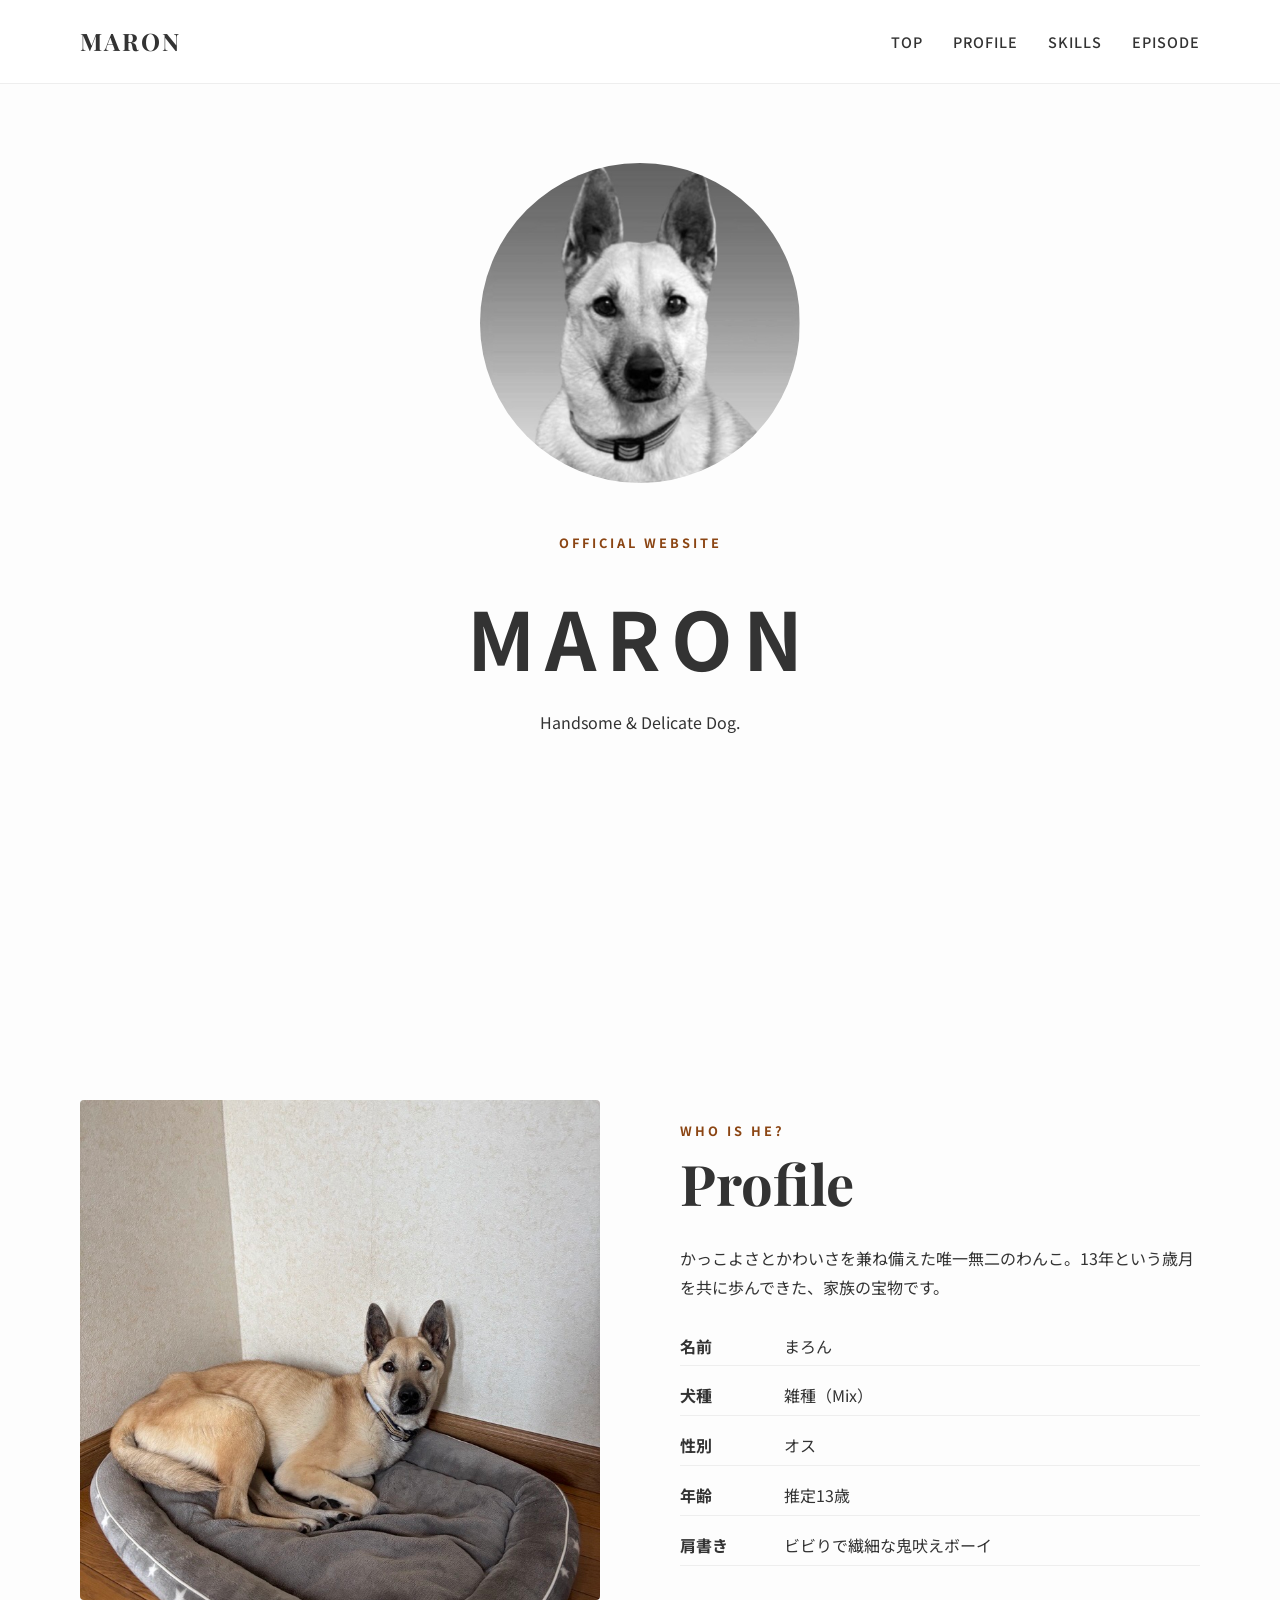
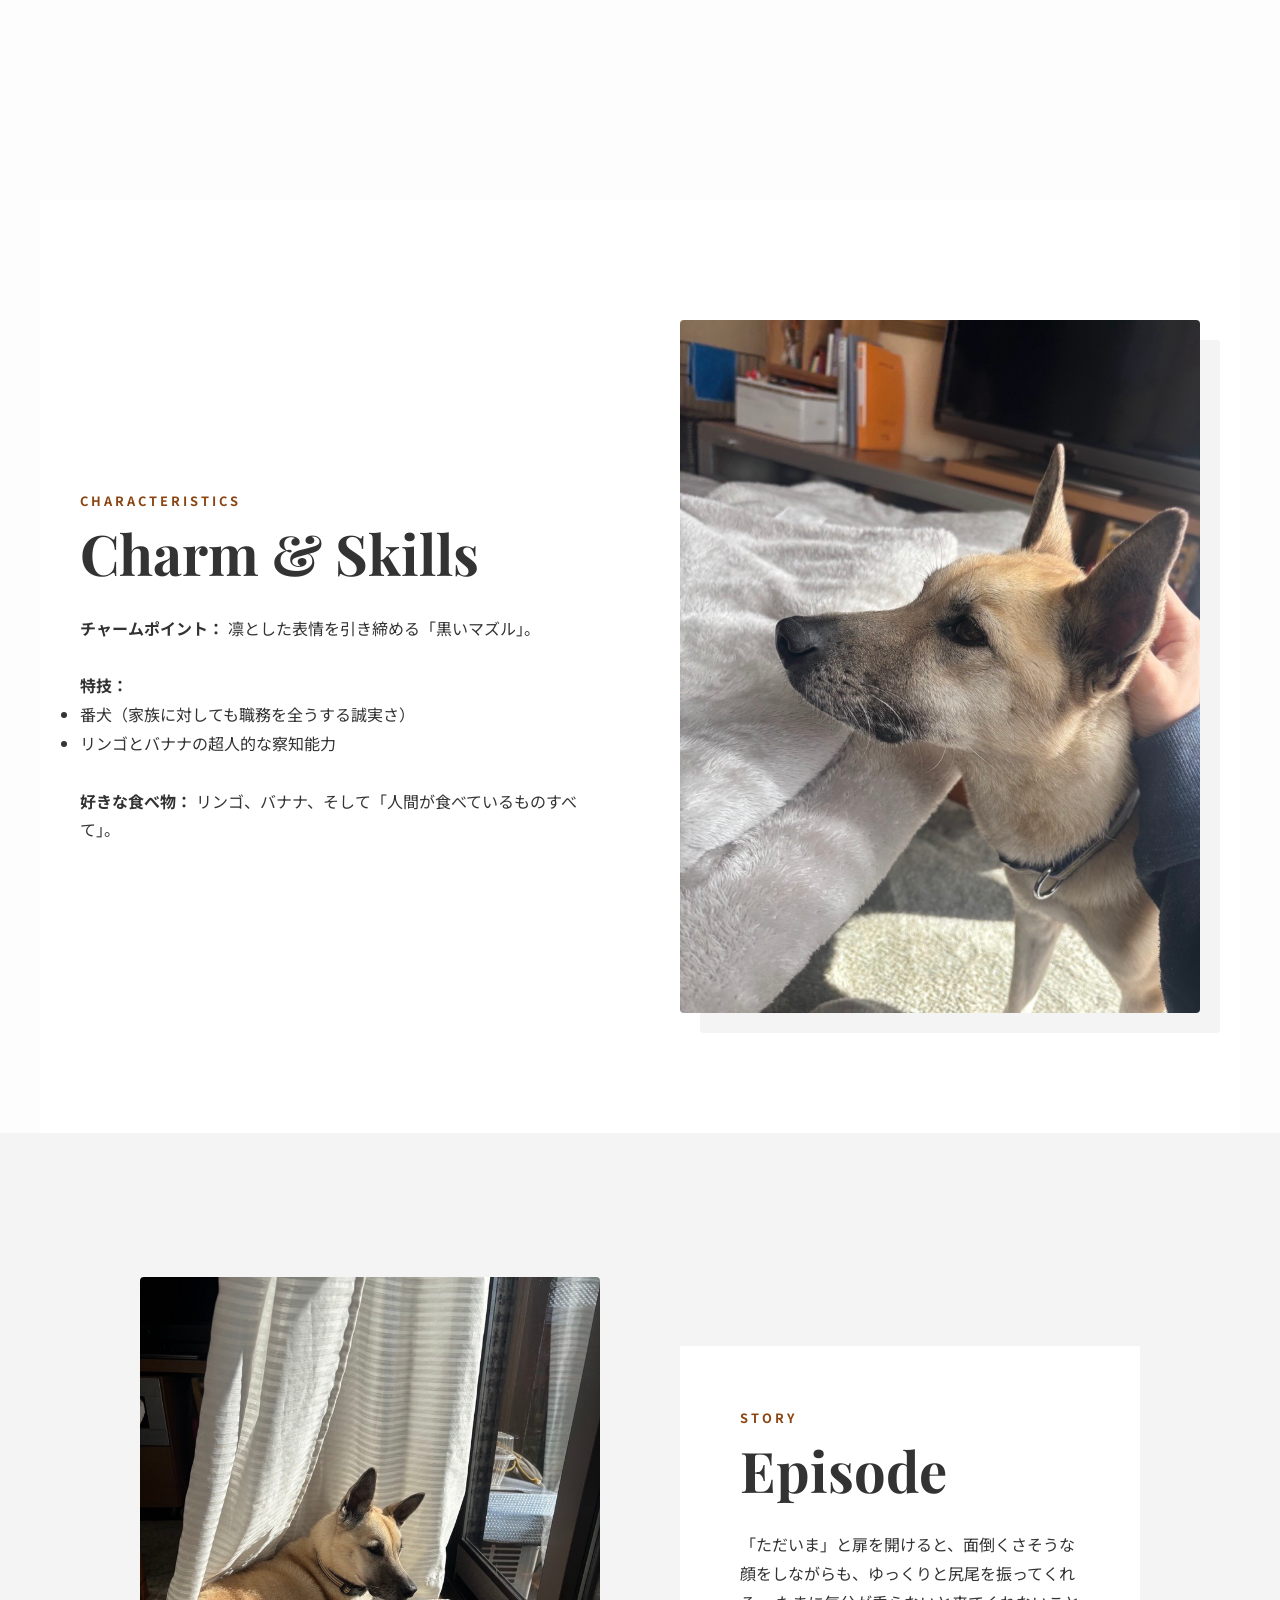
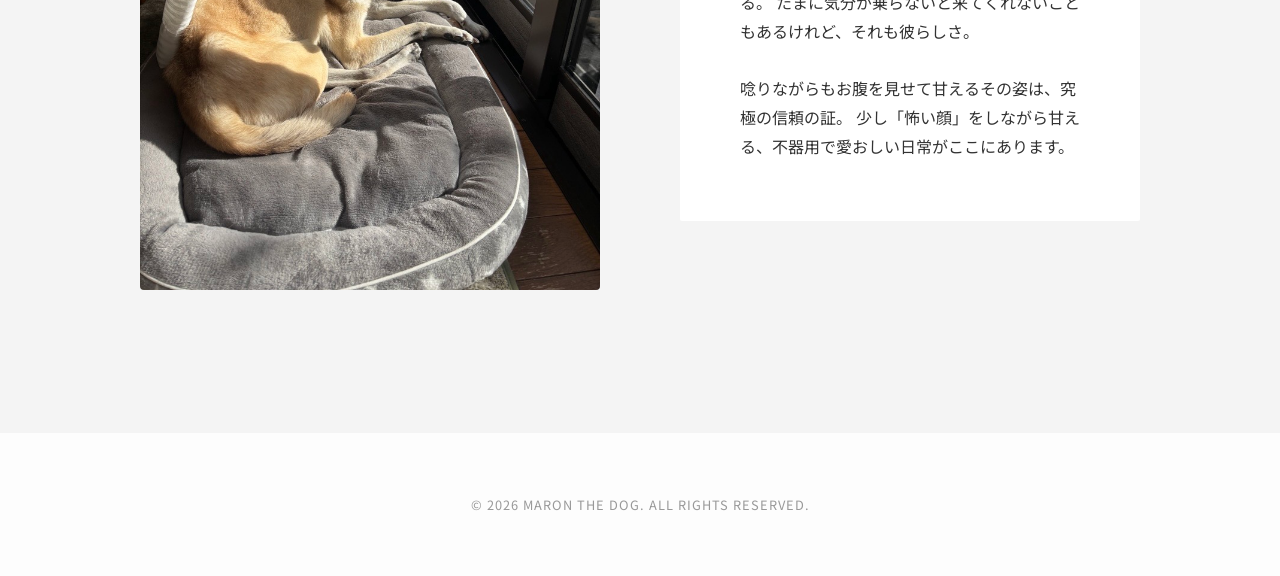
==== index.html @ 52d441db "Add files via upload" ====
<!DOCTYPE html>
<html lang="ja">
<head>
    <meta charset="UTF-8">
    <meta name="viewport" content="width=device-width, initial-scale=1.0">
    <title>MARON Official Website | まろん公式サイト</title>
    <link href="https://fonts.googleapis.com/css2?family=Noto+Sans+JP:wght@300;500;700&family=Playfair+Display:ital,wght@0,700;1,700&display=swap" rel="stylesheet">
    <style>
        /* 全体設定 */
        :root {
            --bg-color: #fdfdfd;
            --text-color: #333;
            --accent-color: #8b4513; /* マズルをイメージした深い茶色 */
            --gray-light: #f4f4f4;
        }

        * {
            margin: 0;
            padding: 0;
            box-sizing: border-box;
        }

        html {
            scroll-behavior: smooth;
        }

        body {
            font-family: 'Noto Sans JP', sans-serif;
            background-color: var(--bg-color);
            color: var(--text-color);
            line-height: 1.8;
            overflow-x: hidden;
        }

        /* ナビゲーション */
        nav {
            position: fixed;
            top: 0;
            width: 100%;
            background: rgba(255, 255, 255, 0.9);
            backdrop-filter: blur(5px);
            z-index: 1000;
            padding: 20px 0;
            border-bottom: 1px solid #eee;
        }

        nav .container {
            display: flex;
            justify-content: space-between;
            align-items: center;
            max-width: 1200px;
            margin: 0 auto;
            padding: 0 40px;
        }

        .nav-logo {
            font-family: 'Playfair Display', serif;
            font-size: 1.5rem;
            font-weight: bold;
            letter-spacing: 2px;
        }

        nav ul {
            display: flex;
            gap: 30px;
            list-style: none;
        }

        nav a {
            text-decoration: none;
            color: var(--text-color);
            font-size: 0.9rem;
            font-weight: 500;
            transition: 0.3s;
            text-transform: uppercase;
            letter-spacing: 1px;
        }

        nav a:hover {
            color: var(--accent-color);
        }

        /* 共通セクション設定 */
        section {
            padding: 120px 40px;
            min-height: 100vh;
            display: flex;
            align-items: center;
            max-width: 1200px;
            margin: 0 auto;
        }

        .content-wrapper {
            display: grid;
            grid-template-columns: 1fr 1fr;
            gap: 80px;
            align-items: center;
        }

        h2 {
            font-family: 'Playfair Display', serif;
            font-size: 3.5rem;
            margin-bottom: 30px;
            line-height: 1.1;
        }

        .sub-title {
            display: block;
            font-size: 0.8rem;
            font-weight: bold;
            color: var(--accent-color);
            margin-bottom: 10px;
            letter-spacing: 3px;
        }

        /* 各セクション固有のデザイン */
        
        /* 1. TOP (Hero) */
        #top {
            justify-content: center;
            text-align: center;
        }

        .hero-img-container {
            position: relative;
            margin-bottom: 40px;
        }

        .hero-img {
            width: 320px;
            height: 320px;
            object-fit: cover;
            border-radius: 50%;
            filter: grayscale(100%);
            transition: 1.5s ease;
        }

        #top:hover .hero-img {
            filter: grayscale(0%);
        }

        .hero-title {
            font-size: 5rem;
            letter-spacing: 10px;
        }

        /* 2. PROFILE */
        .profile-img {
            width: 100%;
            height: 500px;
            object-fit: cover;
            border-radius: 4px;
        }

        .data-list {
            margin-top: 30px;
        }

        .data-item {
            margin-bottom: 15px;
            border-bottom: 1px solid #eee;
            padding-bottom: 5px;
        }

        .data-label {
            font-weight: bold;
            width: 100px;
            display: inline-block;
        }

        /* 3. SKILLS & CHARM */
        #skills { background-color: #fff; }
        .muzzle-img {
            width: 100%;
            border-radius: 4px;
            box-shadow: 20px 20px 0 var(--gray-light);
        }

        /* 4. EPISODE */
        #episode { background-color: var(--gray-light); min-width: 100vw; }
        .episode-card {
            background: white;
            padding: 60px;
            border-radius: 2px;
        }

        /* フッター */
        footer {
            text-align: center;
            padding: 60px 0;
            font-size: 0.8rem;
            color: #999;
            letter-spacing: 1px;
        }

        /* レスポンシブ (スマホ対応) */
        @media (max-width: 768px) {
            .content-wrapper { grid-template-columns: 1fr; gap: 40px; }
            h2 { font-size: 2.5rem; }
            .hero-title { font-size: 3rem; }
            nav .container { padding: 0 20px; }
            nav ul { display: none; } /* スマホではシンプルに */
        }
    </style>
</head>
<body>

    <nav>
        <div class="container">
            <div class="nav-logo">MARON</div>
            <ul>
                <li><a href="#top">Top</a></li>
                <li><a href="#profile">Profile</a></li>
                <li><a href="#skills">Skills</a></li>
                <li><a href="#episode">Episode</a></li>
            </ul>
        </div>
    </nav>

    <section id="top">
        <div>
            <div class="hero-img-container">
                <img src="Image.jpg" alt="Maron Hero" class="hero-img">
            </div>
            <span class="sub-title">OFFICIAL WEBSITE</span>
            <h1 class="hero-title">MARON</h1>
            <p>Handsome & Delicate Dog.</p>
        </div>
    </section>

    <section id="profile">
        <div class="content-wrapper">
            <img src="Image (1).jpg" alt="Maron Profile" class="profile-img">
            <div>
                <span class="sub-title">WHO IS HE?</span>
                <h2>Profile</h2>
                <p>かっこよさとかわいさを兼ね備えた唯一無二のわんこ。13年という歳月を共に歩んできた、家族の宝物です。</p>
                
                <div class="data-list">
                    <div class="data-item"><span class="data-label">名前</span> まろん</div>
                    <div class="data-item"><span class="data-label">犬種</span> 雑種（Mix）</div>
                    <div class="data-item"><span class="data-label">性別</span> オス</div>
                    <div class="data-item"><span class="data-label">年齢</span> 推定13歳</div>
                    <div class="data-item"><span class="data-label">肩書き</span> ビビりで繊細な鬼吠えボーイ</div>
                </div>
            </div>
        </div>
    </section>

    <section id="skills">
        <div class="content-wrapper">
            <div>
                <span class="sub-title">CHARACTERISTICS</span>
                <h2>Charm & Skills</h2>
                <p><strong>チャームポイント：</strong> 凛とした表情を引き締める「黒いマズル」。</p>
                <br>
                <p><strong>特技：</strong></p>
                <ul>
                    <li>番犬（家族に対しても職務を全うする誠実さ）</li>
                    <li>リンゴとバナナの超人的な察知能力</li>
                </ul>
                <br>
                <p><strong>好きな食べ物：</strong> リンゴ、バナナ、そして「人間が食べているものすべて」。</p>
            </div>
            <img src="Image (4).jpg" alt="Maron Muzzle" class="muzzle-img">
        </div>
    </section>

    <section id="episode">
        <div class="content-wrapper" style="max-width: 1000px; margin: 0 auto;">
            <img src="Image (2).jpg" alt="Maron Life" style="width: 100%; border-radius: 4px;">
            <div class="episode-card">
                <span class="sub-title">STORY</span>
                <h2>Episode</h2>
                <p>
                    「ただいま」と扉を開けると、面倒くさそうな顔をしながらも、ゆっくりと尻尾を振ってくれる。
                    たまに気分が乗らないと来てくれないこともあるけれど、それも彼らしさ。
                </p>
                <br>
                <p>
                    唸りながらもお腹を見せて甘えるその姿は、究極の信頼の証。
                    少し「怖い顔」をしながら甘える、不器用で愛おしい日常がここにあります。
                </p>
            </div>
        </div>
    </section>

    <footer>
        <p>&copy; 2026 MARON THE DOG. ALL RIGHTS RESERVED.</p>
    </footer>

</body>
</html>
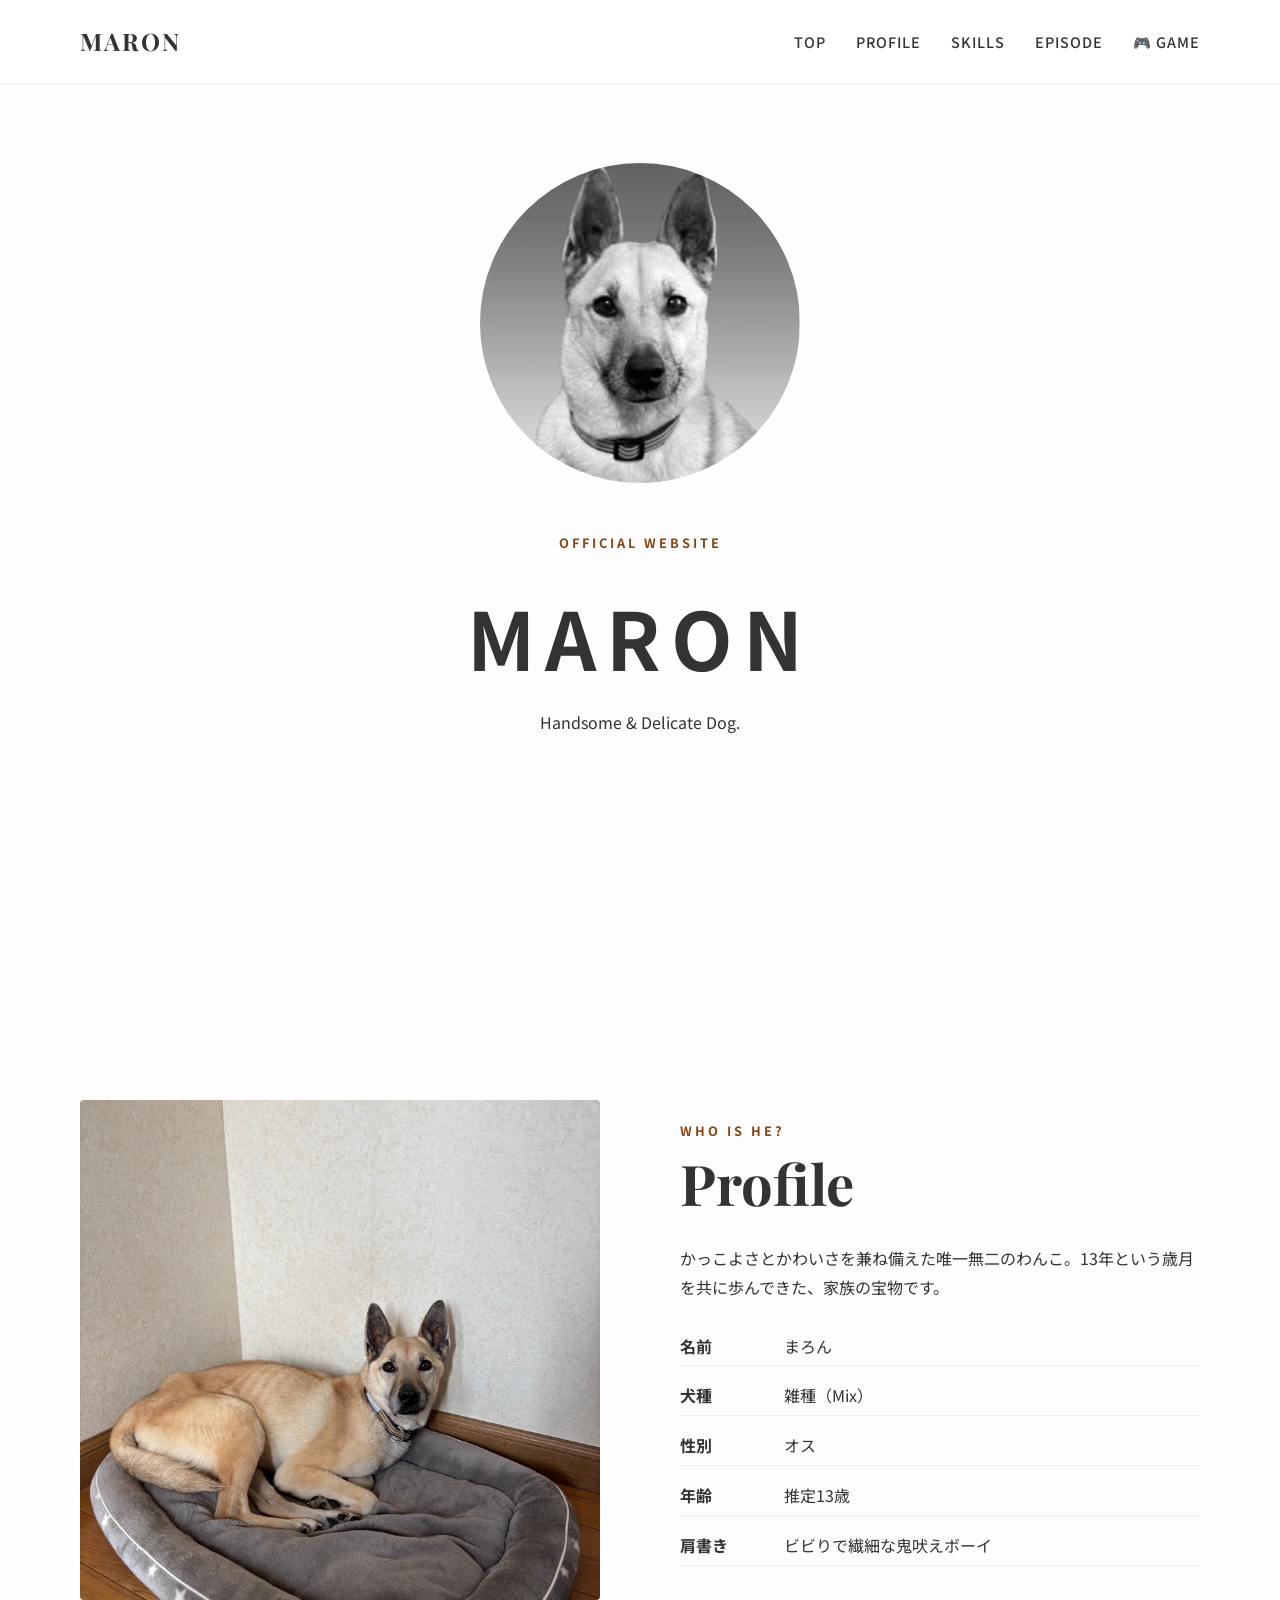
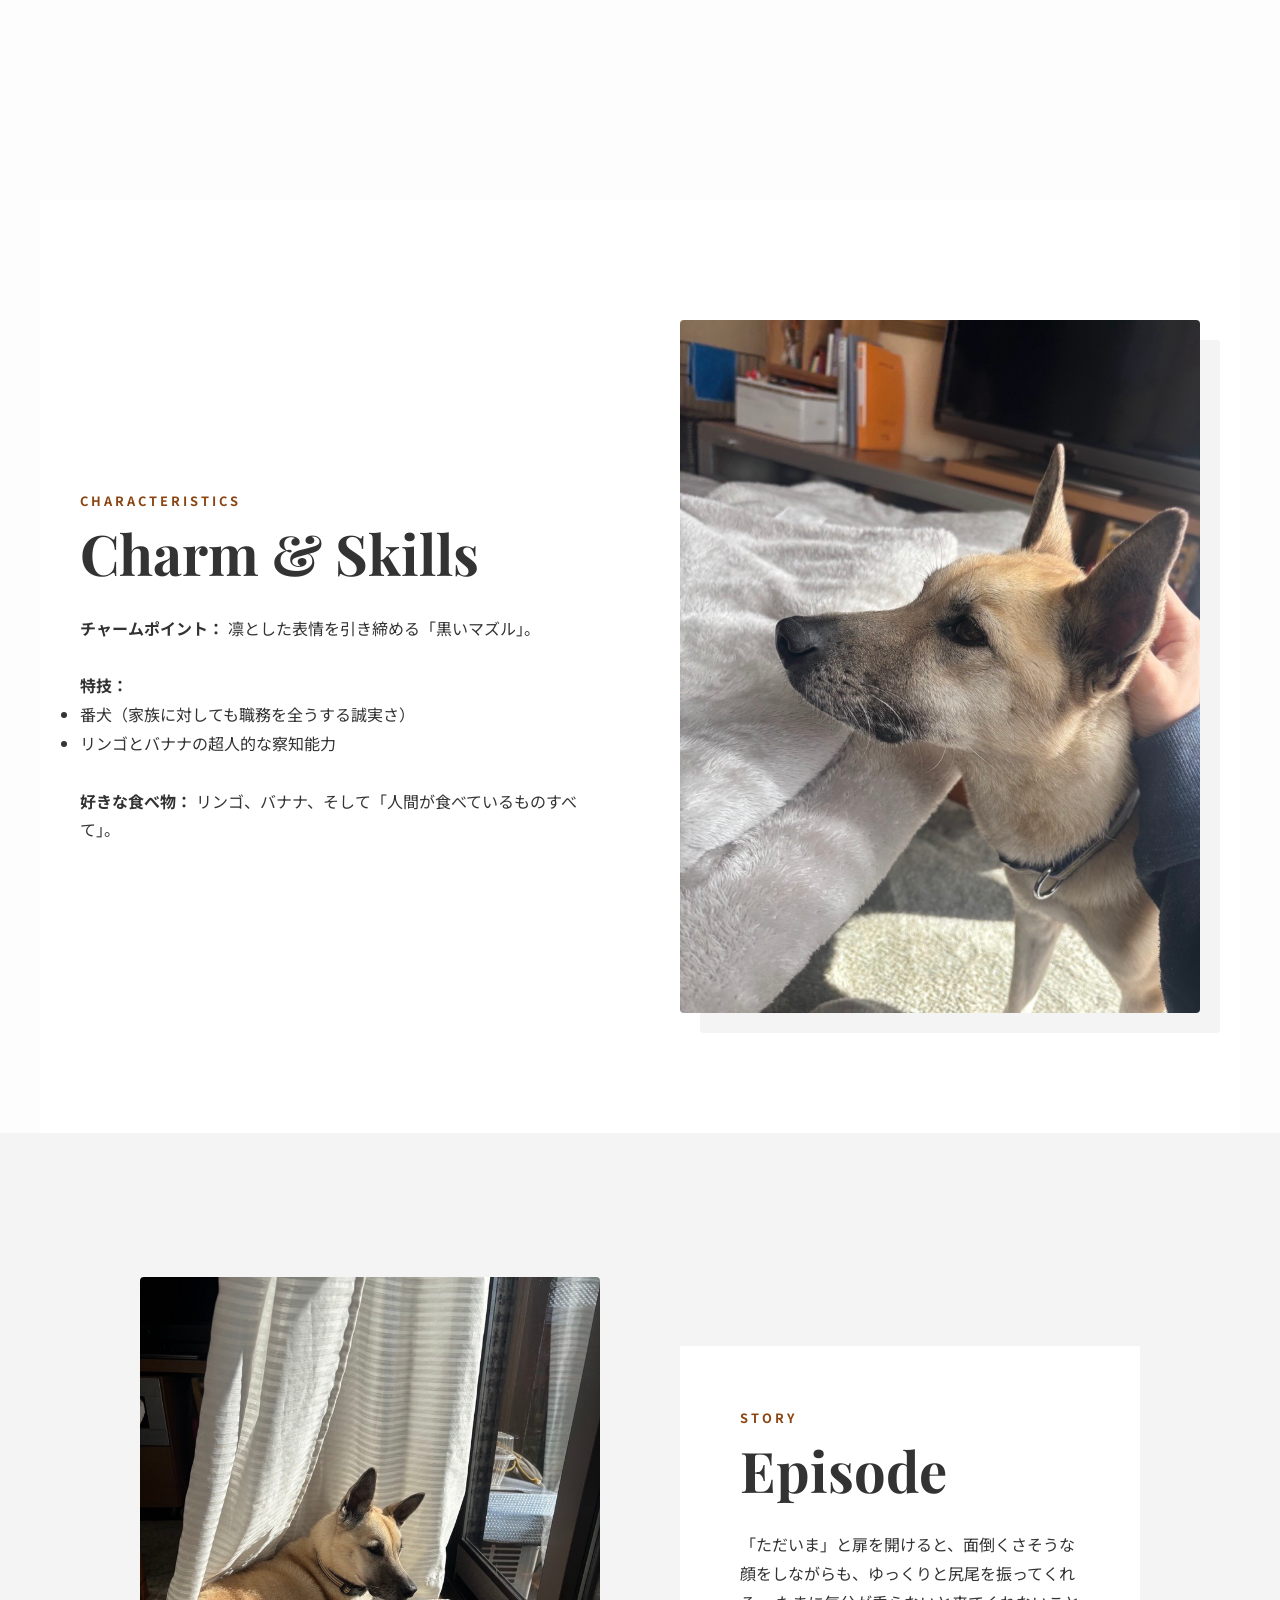
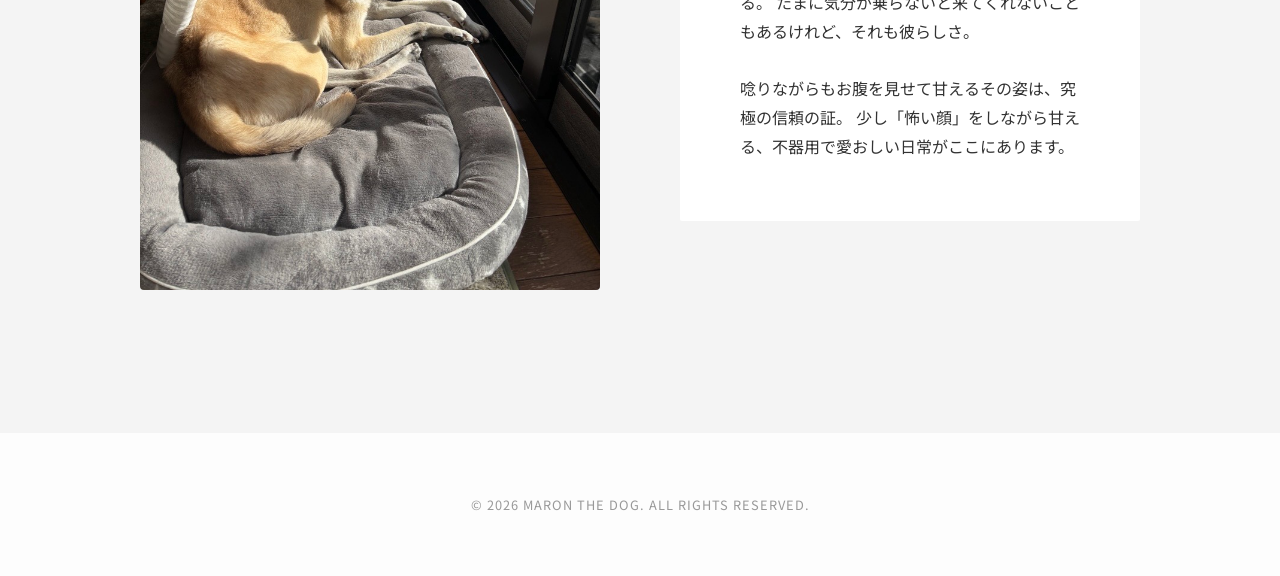
==== commit 32fc745b: "スーパーマリオ風アクションゲーム「SUPER MARON WORLD」を追加 - 全3ステージ(草原・地下洞窟・夜の空中ステージ)の横スクロールアクション - 画像・音声ファイル不要: ドット絵・効果" ====
--- a/index.html
+++ b/index.html
@@ -213,6 +213,7 @@
                 <li><a href="#profile">Profile</a></li>
                 <li><a href="#skills">Skills</a></li>
                 <li><a href="#episode">Episode</a></li>
+                <li><a href="game/index.html">🎮 Game</a></li>
             </ul>
         </div>
     </nav>
